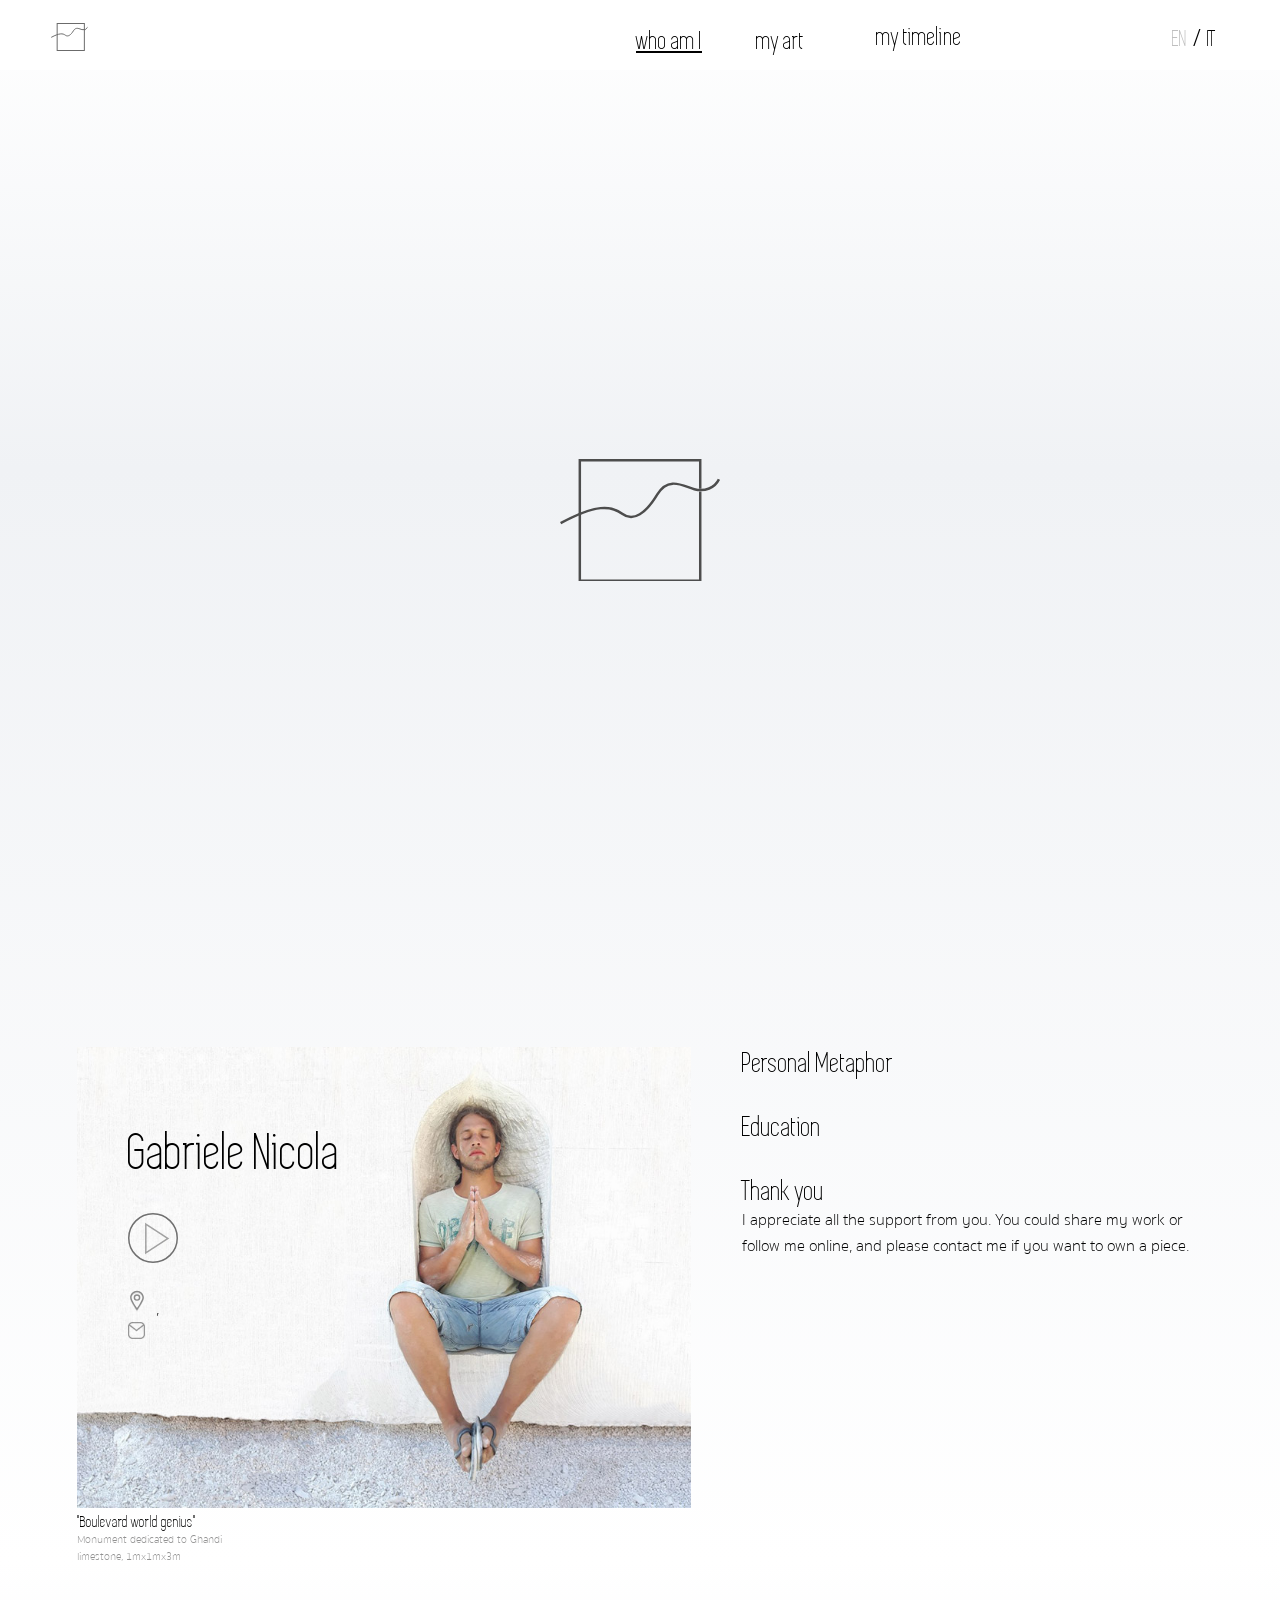
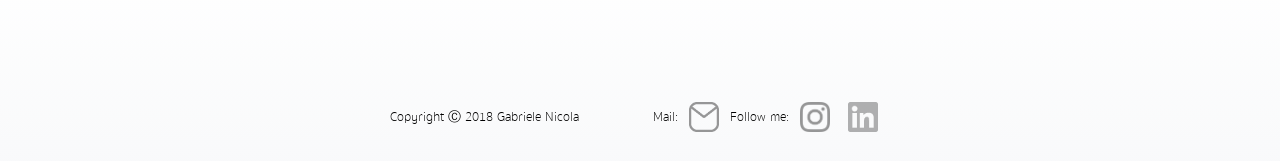
==== about.html @ b17f32c5 "INI: transfer from exam-ming" ====
<!DOCTYPE html>
<html lang="en">
<head>
    <meta charset="utf-8">
    <meta name="keywords" content="Gabriele Nicola sculptor, Conceptual, Sculpture, sculpture artist, fine artist, aesthetic art, Academy of Fine Arts, Turin, Italy, european, physics’ dynamics, mechanics, social, italian sculptor, italian artist, qualified,  international exhibitions, author, sculpture maker, young artist, performance">
    <meta name="description" content="Gabriele Nicola is a young italian artist, who is experimenting by pushing the boundaries of conceptual sculpture">
    <link rel="shortcut icon" href="images/favicon.png" type="image/png">

    <meta name="viewport" content="width=device-width, initial-scale=1.0">
    <title>Gabriele Nicola | Conceptual Sculptor</title>
    <link rel="stylesheet" href="main.css">
    <link rel="stylesheet" href="about.css">
</head>
<body id="about">
   <div class="loader">
   <svg id="Layer_1" data-name="Layer 1" xmlns="http://www.w3.org/2000/svg" viewBox="0 0 258.43 198.51">
  <defs>
    <style>
      .cls-1, .cls-2 {
        fill: none;
      }

      .cls-2 {
        stroke: #4d4d4d;
        stroke-width: 4px;
      }
    </style>
  </defs>
  <title>loader</title>
  <g id="square">
    <rect class="cls-1" x="30" width="198.51" height="198.51"/>
    <path class="cls-2" d="M276.51,87.5" transform="translate(-50 -35)"/>
    <polyline class="cls-2" points="226.51 52.5 226.51 196.51 32 196.51 32 2 226.51 2 226.51 48"/>
  </g>
  <path id="line" class="cls-2" d="M51,138.65c57.36-30.72,81.34-29.05,99.46-15.2s38.67-1.13,56.77-31.26,42.73-13,59.79-8.39,33.25-2.44,39.66-15.94" transform="translate(-50 -35)"/>
</svg>
</div>
    <header>
        <a id="navHome" href="index.html"><img src="images/logo.svg" alt="logo" class="logo"></a>
        <nav class="navMenu collapse">
            <img class="burger" src="images/menu.svg" alt="burger">
            <a id="navArtist" href="about.html"><span class="eng">who am I</span><span class="ita hide">chi sono</span></a>
            <a  id="navArt" href="portfolio.html"><span class="eng">my art</span><span class="ita hide">la mia arte</span></a>
            <div class="timeline">
                <a id="navTimeline" class="timelineNav" href="timeline.html"><span class="eng">my timeline</span><span class="ita hide">la mia cronologia</span></a>
                <div class="subMenu">
                    <a id="navExperience" href="timeline.html"><span class="eng">experiences</span><span class="ita hide">esperienze</span></a>
                    <a id="navExhibition" href="timeline.html"><span class="eng">exhibitions</span><span class="ita hide">mostre</span></a>
                    <a id="navPress" href="timeline.html"><span class="eng">press coverage</span><span class="ita hide">stampa</span></a>
                    <a id="navAll" href="timeline.html"><span class="eng">all</span><span class="ita hide">tutti</span></a>
                </div>
            </div>
            <span class="lan"><button class="enSet lanactive">EN</button> / <button class="itSet">IT</button></span>
        </nav>
    </header>
    <main>
        <div class="portrait">
            <div class="stop">X</div>
            <img class="play" src="images/play.svg" alt="play">
            <img class="portrait" src="images/gabriele-nicola-artists_boulevard-world-genius.jpg" alt="artist profile">
            <iframe class="" src="https://www.youtube.com/embed/3F0eXBz_qpQ?rel=0&amp;showinfo=0"></iframe>
            <div class="caption">
                <h3>"Boulevard world genius"</h3>
                <p class="eng">Monument dedicated to Ghandi</p>
                <p class="eng">limestone, 1mx1mx3m</p>
                <p class="ita hide">Monumento dedicato a Ghandi</p>
                <p class="ita hide">pietra calcarea, 1mx1mx3m</p>
            </div>
        </div>
        <div class="bio">
            <h2><span class="eng">Personal Metaphor</span><span class="ita hide">Metafora Personale</span></h2>
            <p class="metaphor"></p>
            <h2><span class="eng">Education</span><span class="ita hide">Educazione</span></h2>
            <p class="edu"></p>
            <h2><span class="eng">Thank you</span><span class="ita hide">Grazie</span></h2>
            <p class="support">I appreciate all the support from you. You could share my work or <a class="no-styling" href="#footer">follow me</a> online, and please <a class="no-styling" href="mailto:nicolagabrieleartista@gmail.com">contact me</a> if you want to own a piece.</p>
        </div>
        <h1 class="name">Gabriele Nicola</h1>
        <div class="address"><img src="images/location.svg" alt="location icon"><p class="address"><span class="city"></span>, <span class="country"></span></p></div>
        <div class="email"><img src="images/email-footer.svg" alt="email icon"><p class="email"></p></div>
    </main>
    <footer>
        <div class="footer copy">Copyright &#9400; 2018 Gabriele Nicola</div>
        <div class="footerIcons">
            <span class="footer desktopFooter">Mail:</span>
            <img src="images/email-footer.svg" alt="e-mail">
            <span class="footer desktopFooter">Follow me:</span>
            <img src="images/insta-footer.svg" alt="instagram">
            <img src="images/linkedin-footer.png" alt="linkedin" class="linkedin">
        </div>
    </footer>
    <script src="https://ajax.googleapis.com/ajax/libs/jquery/3.1.0/jquery.min.js"></script>
    <script src="main.js"></script>
    <script src="about.js"></script>
</body>
</html>
---- main.css ----
* {
    padding: 0;
    margin: 0;
    box-sizing: border-box;
}
:root {
    --light-grey: #BFBFBF;
    --medium-grey: #919191;
    --dark-grey: #333;
    --yellow: #eedcc0;
    --brown: #a8977c;
}

::-webkit-scrollbar {
    display: none;
}


@font-face {
    font-family: Simplifica;
    src: url(fonts/simplifica-typeface.ttf);
}

@font-face {
    font-family: Sukhumvit-thin;
    src: url(fonts/SukhumvitSet-Thin.ttf);
}
@font-face {
    font-family: Sukhumvit-text;
    src: url(fonts/SukhumvitSet-Text.ttf);
}
@font-face {
    font-family: Sukhumvit-Bold;
    src: url(fonts/SukhumvitSet-Bold.ttf);
}
/* loader */
.loader{
    z-index: 5;
    position: relative;
    background-color: linear-gradient(to bottom, #ffffff 0%, #f0f2f5 30%, #ffffff 100%);
    width: 100vw;
    height: 100vh;
}
svg {
    position: absolute;
    left: 0;
    right: 0;
    top:0;
    bottom: 0;
    margin: auto;
  width: 10em;
}
rect, polyline, path {
  stroke-dasharray: 1000;
  stroke-dashoffset: 1000;
  animation: draw 1.5s forwards ease-in-out infinite;
}

@keyframes draw {
  0% {
    stroke-dashoffset: 1000;
  }
  50%{
     stroke-dashoffset: 0;
  }
  99.9%{
    stroke-dashoffset: 1000;
  }
  100%{
   stroke-dashoffset: 0;
  }
}

/* basic elements */
body:not(#homepage) {
    background: linear-gradient(to bottom, #ffffff 0%, #f0f2f5 30%, #ffffff 100%);
    max-width: 100%;
    position: relative;
    height: 100%;
}
a {
    text-decoration: none;
}
h1,
h2,
h3,
h4,
a,
button {
    font-family: Simplifica;
    color: black;
    font-weight: 100;
}
a:not(.no-styling):hover{
    text-decoration: underline;
}
a.no-styling {
    font-family: Sukhumvit-thin, sans-serif;
}
h1 {
    font-size: 63px;
}
h2 {
    font-size: 29px;
}
h3 {
    font-size: 23px;
}
h4 {
    font-size: 19px;
}
p {
    font-family: Sukhumvit-thin, sans-serif;
    font-size: 16px;
}
button {
    border: none;
    background: transparent;
}
/* elements on all pages */
header {
    background: white;
    position: fixed;
    top: 0;
    width: 100%;
    height: 70px;
    z-index: 20;
    padding: 0 5vw;
}
footer {
    width: 100%;
}
.desktopFooter {
    display: none;
}
/*navigation*/
.burger {
    width: 25px;
}
header>* {
    position: fixed;
}
a#navHome {
    right: 5vw;
    top: 23px;
}
.logo {
    width: 37px;
    left: calc(100vw - 70px);

}
.lan {
    z-index: 20;
    position: fixed;
    right: calc(5vw + 100px);
    top: 25px;
}

.lan button {
    font-size: 23px;
    cursor: pointer;
}
.navMenu {
    background: white;
    padding: 26px;
    position: relative;
    left: -30px;
    height: 70px;
    width: 60vw;
    max-width: 400px;
    overflow: hidden;
}
.navMenu.expanded {
    animation: openNav .3s forwards ease;
}
@keyframes openNav {
    to {
        height: 550px;
    }
}
nav>* {
    display: block;
    font-size: 26px;
    margin-bottom: 30px;
}
.subMenu {
    padding: 40px;
}
.subMenu a {
    display: block;
    margin-bottom: 20px;
}
@keyframes drop-down {
    to {
        height: 300px;
    }
}
.hide {
    display: none;
}
.lanactive {
    color: var(--light-grey);
}
/* footer */
footer {
    height: 70px;
    position: absolute;
    bottom: -130px;
    font-family: Sukhumvit-thin, sans-serif;
    font-size: 13px;
}
footer img {
    width: 30px;
    margin: 0 7px;
    position: relative;
    bottom: -11px;
}
footer>div {
    width: 100vw;
    text-align: center;
    margin: 0 auto;
}
.linkedin {
    opacity: .3;
}

@media screen and (min-width: 768px){
    /* footer */
    footer {
        height: 70px;
        width: 570px;
        bottom: -100px;
        margin: 0 calc(50vw - 250px);
    }
    .desktopFooter {
        display: inherit;
    }

    footer>div {
        display: inline-block;
        width: auto;
        text-align: left;
        margin: 0 70px 0 0;
    }
}

@media screen and (min-width: 1024px){
    header {
        overflow: hidden;
    }
    .burger {
        display: none;
    }
    a#navHome {
        left: 4vw;
        width: 100px;
    }
    .navMenu {
        width: 55vw;
        margin-left: 45vw;
        display: grid;
        grid-template-columns: 15ch 15ch 20ch;
        overflow: visible;
    }
    .timeline {
        position: relative;
        top: -4px; /* text inside div, not aligned as others */
        height: 70px;
        overflow: visible;
    }
    .timeline:hover {
        height: 300px;
    }
    .subMenu {
        height: 0;
        overflow: hidden;
        width: 200px;
    }
    .subMenu.drop-down {
        background: white;
        position: relative;
        left: -40px;
        animation: drop-down .3s forwards ease;
    }
    .lan {
        top: 23px;
        right: 5vw;
    }
}
---- about.css ----
#navArtist span {
    text-decoration: underline;
}
body#about {
    padding-top: 70px;
}
body#about main {
    position: relative;
    height: auto;
}
.portrait {
    position: relative;
}
img.play {
    width: 50px;
    position: absolute;
    left: 8vw;
    top: 30vw;
    z-index: 3;
    cursor: pointer;
}
.stop {
    font-size: 30px;
    font-family: simplifica, sans-serif;
    position: absolute;
    top: 5px;
    z-index: 2;
    right: 8vw;
    opacity: 0;
    cursor: pointer;
}
.fade-out {
    animation: fade-out 1s .3s ease-out forwards;
}
@keyframes fade-out {
    to {
        opacity: 0;
    }
}
.fade-in {
    animation: fade-in 1s .3s ease-out forwards;
}
@keyframes fade-in {
    to {
        opacity: 1;
    }
}
iframe {
    width: 100vw;
    height: 56.25vw;
    max-width: 560px;
    max-height: 315px;
    position: absolute;
    top: 9vw;
    border: none;
    opacity: 0;
    pointer-events: none;
}
.show {
    animation: show .3s 1s ease-in forwards;
}
@keyframes show {
    to {
        opacity: 1;
    }
}
.caption, div.address, div.email {
    padding-left: 8vw;
}
p.address, p.email {
    margin-left: 10px;
}
.caption h3 {
    font-size: 17px;
}
.caption p {
    font-size: 11px;
    color: var(--medium-grey);
}
.bio {
    padding: 40px 8vw;
}
.bio p {
    margin-bottom: 2em;
}
h1.name {
    font-size: 9vw;
    position: absolute;
    top: 18vw;
    left: 8vw;
    font-weight: 100;
}
.address img {
    width: 18px;
    opacity: .8;
}
.email img {
    width: 17px;
}
.address p, .email p {
    display: inline-block;
}
.portrait img:not(.play) {
    width: 100%;
}

/* for the video*/
@media screen and (min-width: 560px){
    iframe {
        width: 560px;
        height: 315px;
        position: absolute;
        top: 9vw;
        left: calc(50vw - 280px);
        border: none;
    }
    .stop {
        top: 25px;
    }
}

@media screen and (min-width: 768px){
    iframe {
        width: 80vw;
        height: 45vw;
        margin-left: 0;
    }
    .bio {
        width: 76%;
    }
}

@media screen and (min-width: 1024px){
    body#about main {
        padding: 6vw 6vw 0 6vw;
    }
    h1.name {
        font-size: 53px;
        left: 10vw;
        top: 12vw;
    }
    .portrait {
        width: 48vw;
        height: 36vw;
        overflow-y: visible;
        position: relative;
    }
    .caption {
        padding-left: 0;
    }
    img.play {
        width: 50px;
        position: absolute;
        left: 4vw;
        top: 13vw;
    }
    .stop {
        right: 0;
        top: 0;
    }
    iframe {
        position: absolute;
        top: 36px;
        left: calc(26vw - 280px);
    }
    .bio {
        width: 35vw;
        position: absolute;
        top: 0;
        right: 7vw;
        padding: 6vw 0 0 0;
    }
    div.address, div.email {
        margin-left: 4vw;
        padding-left: 0;
        position: relative;
        top: -17vw;
    }
    body#about footer {
        position: absolute;
        bottom: -200px;
    }
}
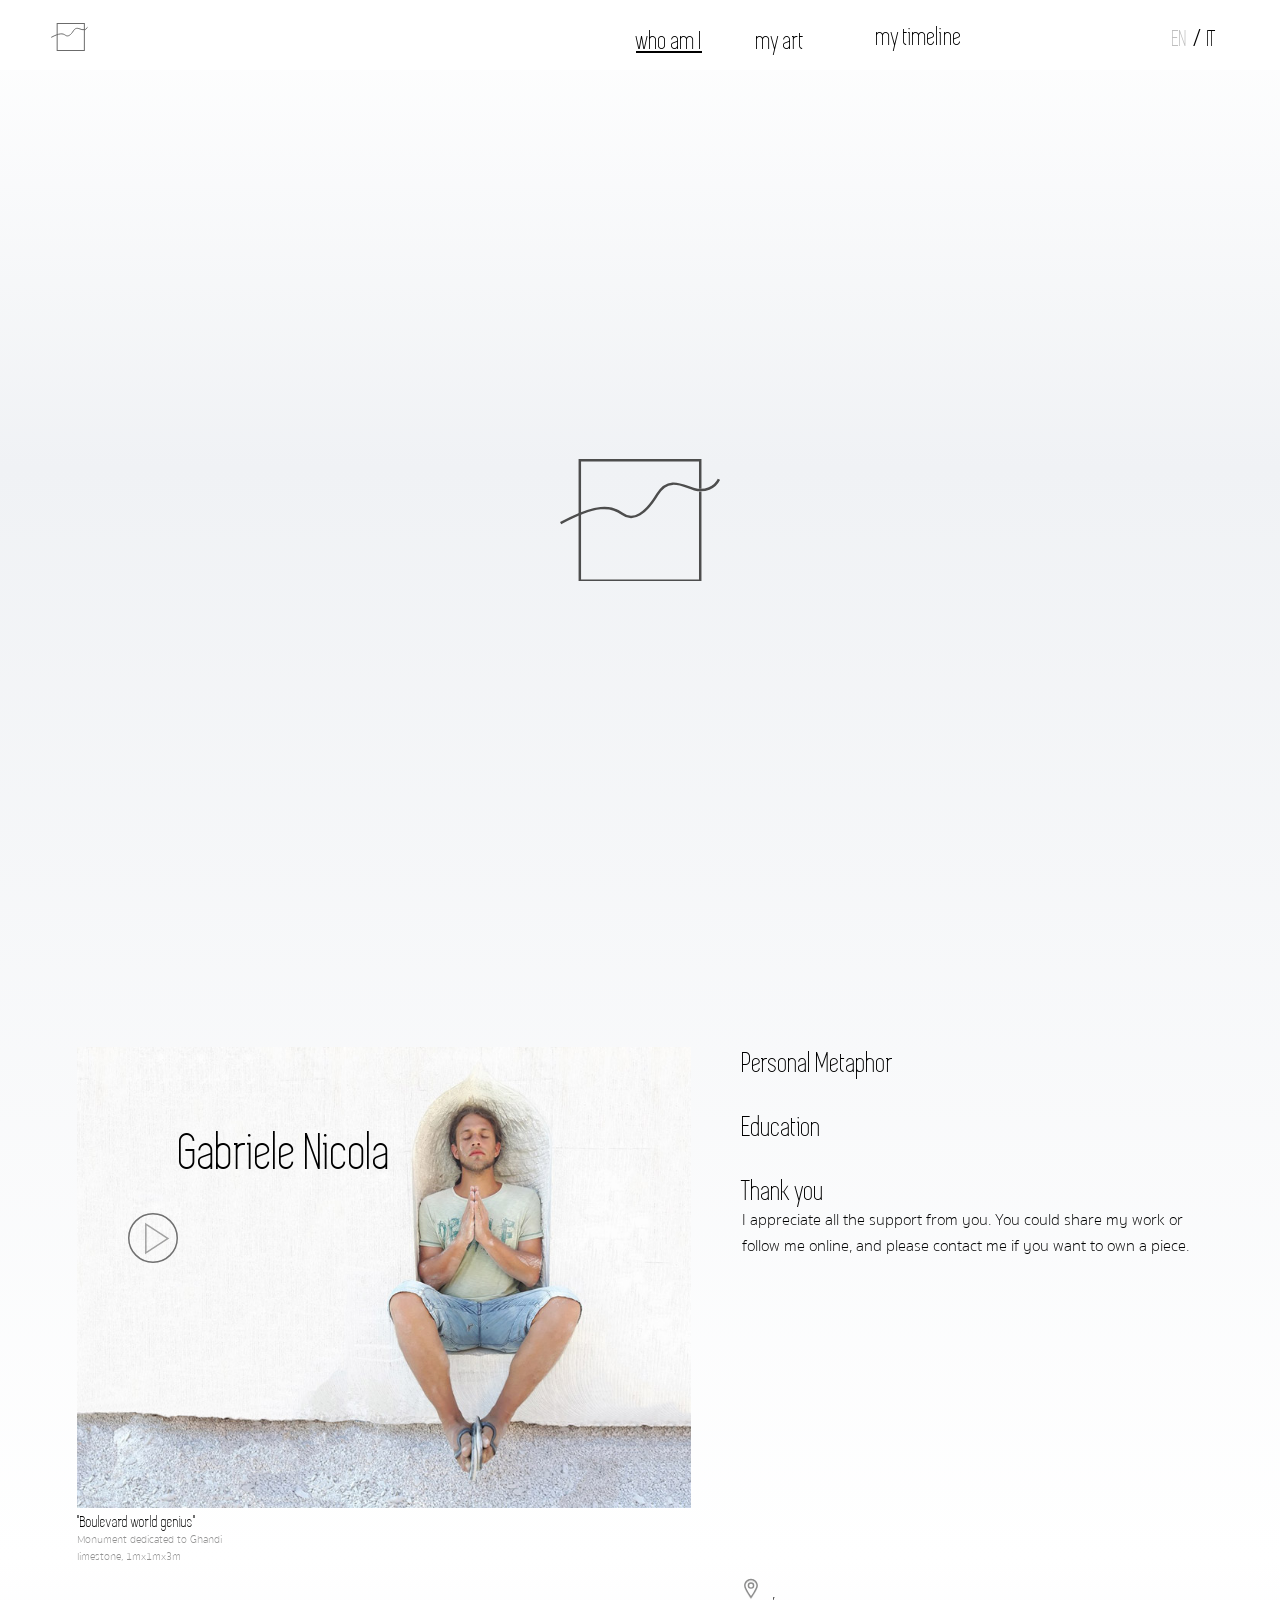
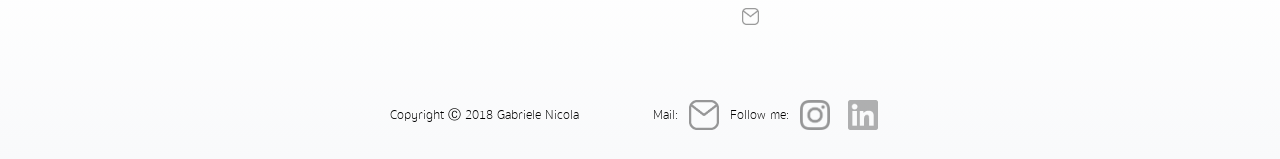
==== commit e7dd072c: "changed about page backend and layout. before move address inside bio section" ====
--- a/about.html
+++ b/about.html
@@ -68,15 +68,25 @@
             </div>
         </div>
         <div class="bio">
-            <h2><span class="eng">Personal Metaphor</span><span class="ita hide">Metafora Personale</span></h2>
-            <p class="metaphor"></p>
-            <h2><span class="eng">Education</span><span class="ita hide">Educazione</span></h2>
-            <p class="edu"></p>
-            <h2><span class="eng">Thank you</span><span class="ita hide">Grazie</span></h2>
-            <p class="support">I appreciate all the support from you. You could share my work or <a class="no-styling" href="#footer">follow me</a> online, and please <a class="no-styling" href="mailto:nicolagabrieleartista@gmail.com">contact me</a> if you want to own a piece.</p>
+            <h2 class="eng">Personal Metaphor</h2>
+            <h2 class="ita">Metafora Personale</h2>
+            <p class="meta eng"></p>
+            <p class="meta ita"></p>
+            <h2 class="eng">Education</h2>
+            <h2 class = "ita">Educazione</h2>
+            <p class="edu eng"></p>
+            <p class="edu ita"></p>
+            <h2 class="eng">Thank you</h2>
+            <h2 class="ita hide">Grazie</h2>
+            <p class="support eng">I appreciate all the support from you. You could share my work or <a class="no-styling" href="#footer">follow me</a> online, and please <a class="no-styling" href="mailto:nicolagabrieleartista@gmail.com">contact me</a> if you want to own a piece.</p>
+            <p class="support ita"></p>
         </div>
         <h1 class="name">Gabriele Nicola</h1>
-        <div class="address"><img src="images/location.svg" alt="location icon"><p class="address"><span class="city"></span>, <span class="country"></span></p></div>
+        <div class="address">
+            <img src="images/location.svg" alt="location icon">
+            <p class="address eng"><span class="city"></span>, <span class="country"></span></p>
+            <p class="address ita hide"><span class="city"></span>, <span class="country"></span></p>
+        </div>
         <div class="email"><img src="images/email-footer.svg" alt="email icon"><p class="email"></p></div>
     </main>
     <footer>
--- a/main.css
+++ b/main.css
@@ -127,9 +127,6 @@
     z-index: 20;
     padding: 0 5vw;
 }
-footer {
-    width: 100%;
-}
 .desktopFooter {
     display: none;
 }
@@ -203,6 +200,7 @@
 }
 /* footer */
 footer {
+    width: 100%;
     height: 70px;
     position: absolute;
     bottom: -130px;
@@ -227,9 +225,7 @@
 @media screen and (min-width: 768px){
     /* footer */
     footer {
-        height: 70px;
         width: 570px;
-        bottom: -100px;
         margin: 0 calc(50vw - 250px);
     }
     .desktopFooter {
--- a/about.css
+++ b/about.css
@@ -67,8 +67,13 @@
 .caption, div.address, div.email {
     padding-left: 8vw;
 }
-p.address, p.email {
-    margin-left: 10px;
+div.address {
+    height: 30px;
+}
+div.address .eng, div.address .ita, p.email {
+    margin-left: 30px;
+    position: relative;
+    top: -26px;
 }
 .caption h3 {
     font-size: 17px;
@@ -96,9 +101,6 @@
 }
 .email img {
     width: 17px;
-}
-.address p, .email p {
-    display: inline-block;
 }
 .portrait img:not(.play) {
     width: 100%;
@@ -130,13 +132,13 @@
     }
 }
 
-@media screen and (min-width: 1024px){
+@media screen and (min-width: 1280px){
     body#about main {
         padding: 6vw 6vw 0 6vw;
     }
     h1.name {
         font-size: 53px;
-        left: 10vw;
+        left: 14vw;
         top: 12vw;
     }
     .portrait {
@@ -171,10 +173,10 @@
         padding: 6vw 0 0 0;
     }
     div.address, div.email {
-        margin-left: 4vw;
+        margin-left: 52vw;
         padding-left: 0;
         position: relative;
-        top: -17vw;
+        top: 70px;
     }
     body#about footer {
         position: absolute;
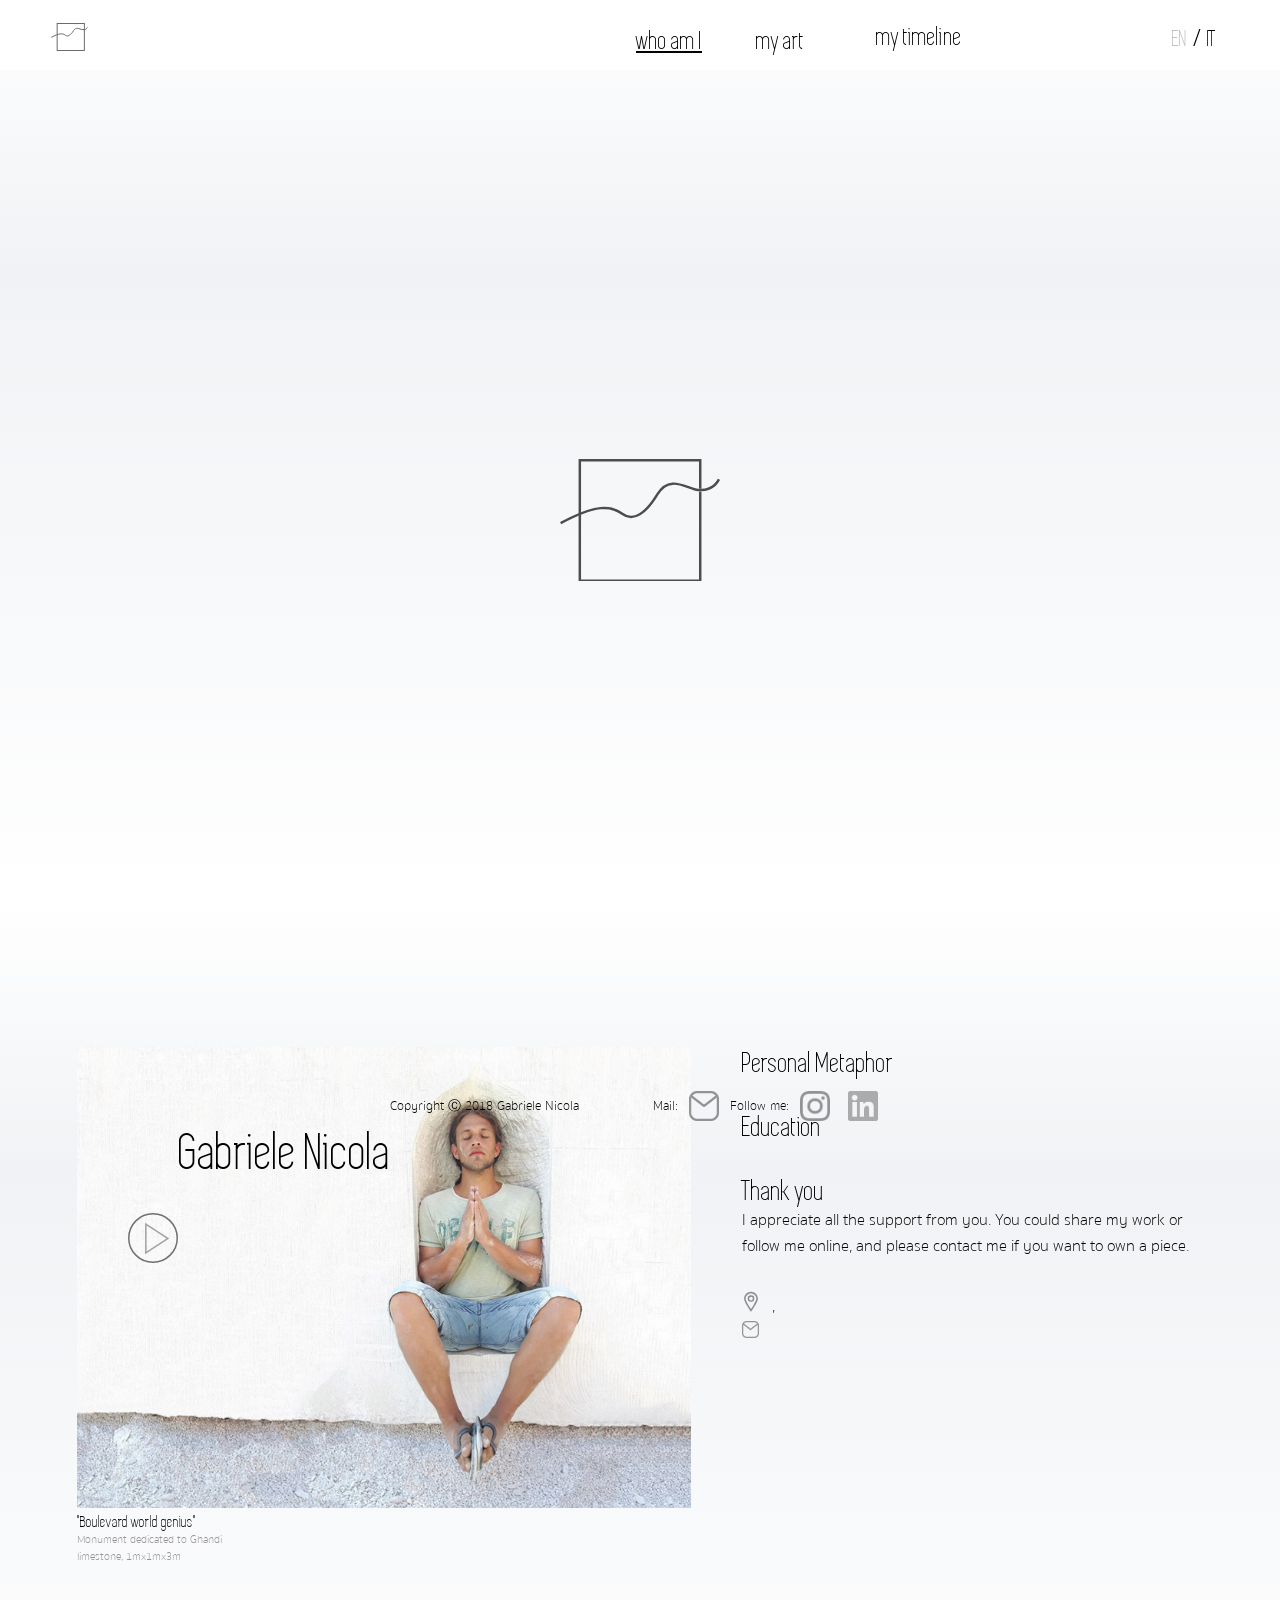
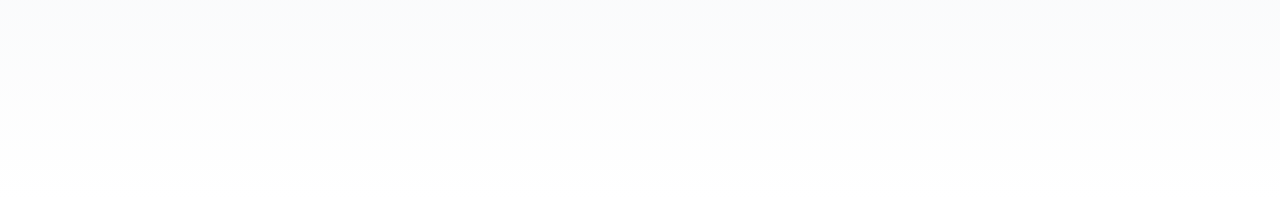
==== commit cc288e3c: "changed html height, main is still only half page tall" ====
--- a/about.html
+++ b/about.html
@@ -80,14 +80,16 @@
             <h2 class="ita hide">Grazie</h2>
             <p class="support eng">I appreciate all the support from you. You could share my work or <a class="no-styling" href="#footer">follow me</a> online, and please <a class="no-styling" href="mailto:nicolagabrieleartista@gmail.com">contact me</a> if you want to own a piece.</p>
             <p class="support ita"></p>
+            <div class="address">
+                <img src="images/location.svg" alt="location icon">
+                <p class="address eng"><span class="city"></span>, <span class="country"></span></p>
+                <p class="address ita hide"><span class="city"></span>, <span class="country"></span></p>
+            </div>
+            <div class="email">
+                <img src="images/email-footer.svg" alt="email icon"><p class="email"></p>
+            </div>
         </div>
         <h1 class="name">Gabriele Nicola</h1>
-        <div class="address">
-            <img src="images/location.svg" alt="location icon">
-            <p class="address eng"><span class="city"></span>, <span class="country"></span></p>
-            <p class="address ita hide"><span class="city"></span>, <span class="country"></span></p>
-        </div>
-        <div class="email"><img src="images/email-footer.svg" alt="email icon"><p class="email"></p></div>
     </main>
     <footer>
         <div class="footer copy">Copyright &#9400; 2018 Gabriele Nicola</div>
--- a/main.css
+++ b/main.css
@@ -72,6 +72,9 @@
 }
 
 /* basic elements */
+html {
+    height: 100%; /* avoid the html being only half the page tall. structure issue on about page, need to rewrite that page */
+}
 body:not(#homepage) {
     background: linear-gradient(to bottom, #ffffff 0%, #f0f2f5 30%, #ffffff 100%);
     max-width: 100%;
@@ -198,12 +201,9 @@
 .lanactive {
     color: var(--light-grey);
 }
-/* footer */
 footer {
     width: 100%;
-    height: 70px;
-    position: absolute;
-    bottom: -130px;
+    height: 50px;
     font-family: Sukhumvit-thin, sans-serif;
     font-size: 13px;
 }
--- a/about.css
+++ b/about.css
@@ -6,7 +6,7 @@
 }
 body#about main {
     position: relative;
-    height: auto;
+    height: 100%;
 }
 .portrait {
     position: relative;
@@ -64,8 +64,11 @@
         opacity: 1;
     }
 }
-.caption, div.address, div.email {
+.caption {
     padding-left: 8vw;
+}
+div.address, div.email {
+    padding-left: 0;
 }
 div.address {
     height: 30px;
@@ -132,7 +135,7 @@
     }
 }
 
-@media screen and (min-width: 1280px){
+@media screen and (min-width: 1200px){
     body#about main {
         padding: 6vw 6vw 0 6vw;
     }
@@ -173,13 +176,11 @@
         padding: 6vw 0 0 0;
     }
     div.address, div.email {
-        margin-left: 52vw;
+        margin-left: 0;
         padding-left: 0;
-        position: relative;
-        top: 70px;
     }
     body#about footer {
         position: absolute;
-        bottom: -200px;
+        bottom: -230px;
     }
 }
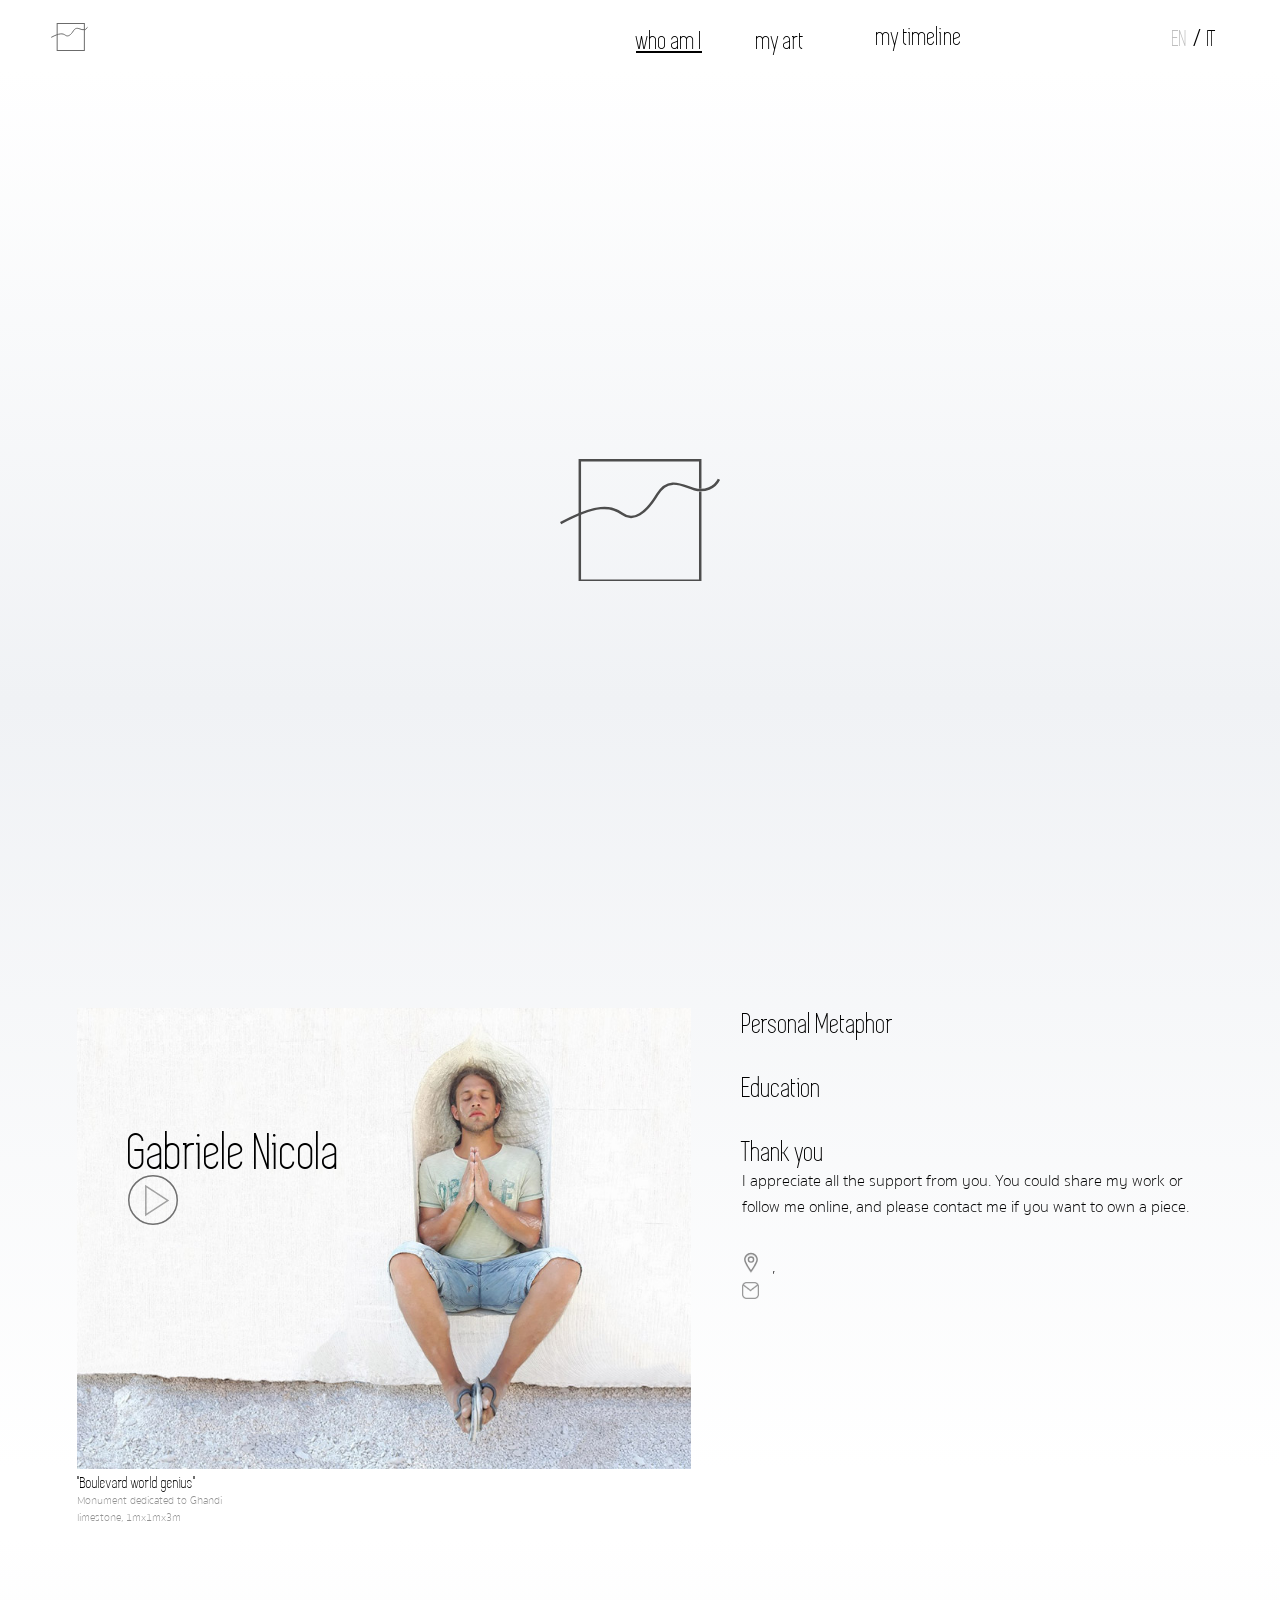
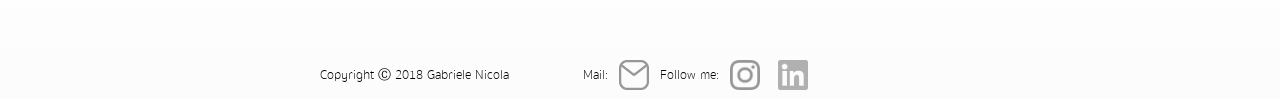
==== commit 4c82e3d2: "allow full screen in video play" ====
--- a/about.html
+++ b/about.html
@@ -58,7 +58,7 @@
             <div class="stop">X</div>
             <img class="play" src="images/play.svg" alt="play">
             <img class="portrait" src="images/gabriele-nicola-artists_boulevard-world-genius.jpg" alt="artist profile">
-            <iframe class="" src="https://www.youtube.com/embed/3F0eXBz_qpQ?rel=0&amp;showinfo=0"></iframe>
+            <iframe src="https://www.youtube.com/embed/3F0eXBz_qpQ?rel=0" allowfullscreen></iframe>
             <div class="caption">
                 <h3>"Boulevard world genius"</h3>
                 <p class="eng">Monument dedicated to Ghandi</p>
--- a/main.css
+++ b/main.css
@@ -73,10 +73,10 @@
 
 /* basic elements */
 html {
-    height: 100%; /* avoid the html being only half the page tall. structure issue on about page, need to rewrite that page */
+    min-height: 120%; /* avoid the html being only half the page tall. structure issue on about page, need to rewrite that page. use min-height cuz on porffolio site html height will be dynamicly changed. more than 100% cuz footer is now set to lower than inherit position. after rewrite the problematic page, footer problem will be solved and no need to set more than 100% */
 }
 body:not(#homepage) {
-    background: linear-gradient(to bottom, #ffffff 0%, #f0f2f5 30%, #ffffff 100%);
+    background: linear-gradient(to bottom, #ffffff 0%, #ffffff 70px, #f0f2f5 700px, #ffffff 100%);
     max-width: 100%;
     position: relative;
     height: 100%;
@@ -153,7 +153,7 @@
     z-index: 20;
     position: fixed;
     right: calc(5vw + 100px);
-    top: 25px;
+    top: 20px;
 }
 
 .lan button {
@@ -206,12 +206,14 @@
     height: 50px;
     font-family: Sukhumvit-thin, sans-serif;
     font-size: 13px;
+    margin-bottom: 20px;
 }
 footer img {
     width: 30px;
     margin: 0 7px;
     position: relative;
     bottom: -11px;
+    cursor: pointer;
 }
 footer>div {
     width: 100vw;
@@ -225,13 +227,19 @@
 @media screen and (min-width: 768px){
     /* footer */
     footer {
-        width: 570px;
-        margin: 0 calc(50vw - 250px);
+        width: 600px;
+        margin: 0 calc(50vw - 320px);
     }
     .desktopFooter {
         display: inherit;
     }
-
+    .copyright {
+        font-size: 30px;
+        color: var(--medium-grey);
+        position: relative;
+        top: 8px;
+        margin: 0 5px;
+    }
     footer>div {
         display: inline-block;
         width: auto;
--- a/about.css
+++ b/about.css
@@ -3,6 +3,8 @@
 }
 body#about {
     padding-top: 70px;
+    height: auto;
+    min-height: 100vh;
 }
 body#about main {
     position: relative;
@@ -137,11 +139,11 @@
 
 @media screen and (min-width: 1200px){
     body#about main {
-        padding: 6vw 6vw 0 6vw;
+        padding: 3vw 6vw 0 6vw;
     }
     h1.name {
         font-size: 53px;
-        left: 14vw;
+        left: 10vw;
         top: 12vw;
     }
     .portrait {
@@ -173,7 +175,7 @@
         position: absolute;
         top: 0;
         right: 7vw;
-        padding: 6vw 0 0 0;
+        padding: 3vw 0 0 0;
     }
     div.address, div.email {
         margin-left: 0;
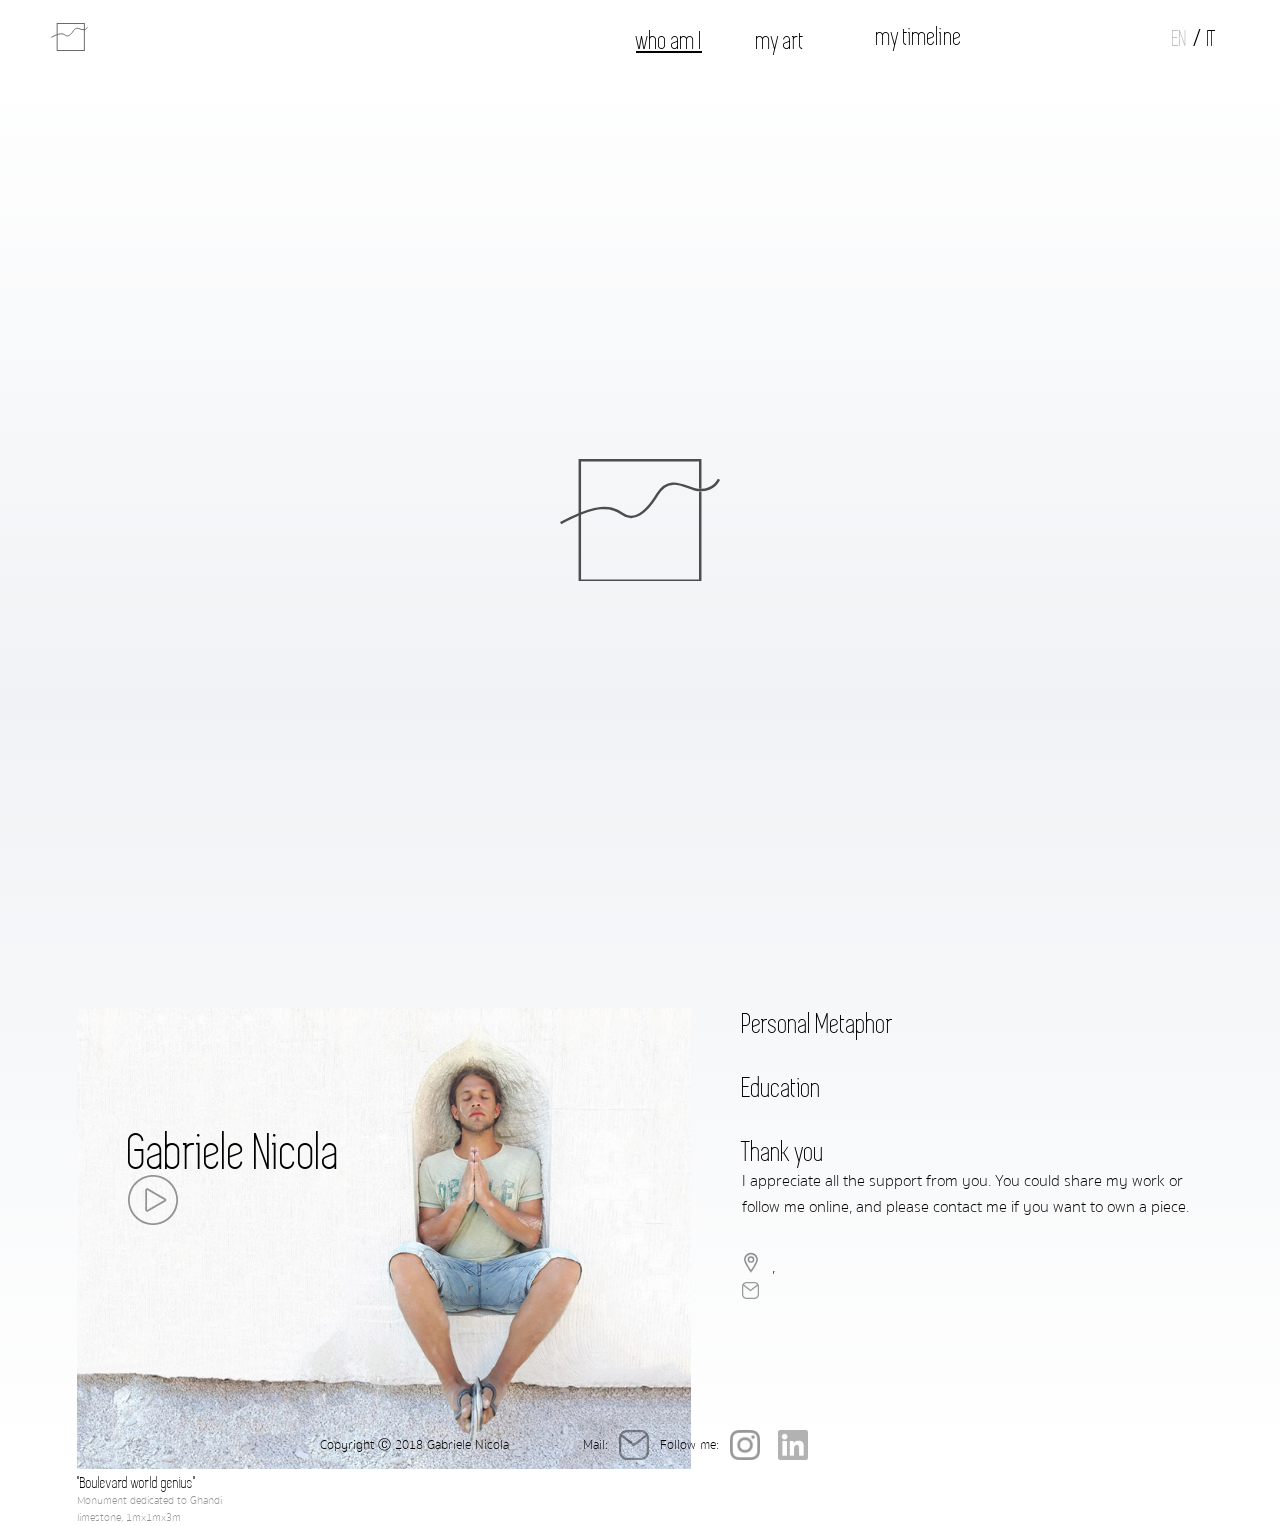
==== commit 20c96e79: "changed play icon" ====
--- a/about.html
+++ b/about.html
@@ -56,7 +56,7 @@
     <main>
         <div class="portrait">
             <div class="stop">X</div>
-            <img class="play" src="images/play.svg" alt="play">
+            <img class="play" src="images/play.png" alt="play">
             <img class="portrait" src="images/gabriele-nicola-artists_boulevard-world-genius.jpg" alt="artist profile">
             <iframe src="https://www.youtube.com/embed/3F0eXBz_qpQ?rel=0" allowfullscreen></iframe>
             <div class="caption">
--- a/main.css
+++ b/main.css
@@ -73,7 +73,7 @@
 
 /* basic elements */
 html {
-    min-height: 120%; /* avoid the html being only half the page tall. structure issue on about page, need to rewrite that page. use min-height cuz on porffolio site html height will be dynamicly changed. more than 100% cuz footer is now set to lower than inherit position. after rewrite the problematic page, footer problem will be solved and no need to set more than 100% */
+    min-height: 100%; /* avoid the html being only half the page tall. structure issue on about page, need to rewrite that page. use min-height cuz on portfolio site html height will be dynamicly changed. */
 }
 body:not(#homepage) {
     background: linear-gradient(to bottom, #ffffff 0%, #ffffff 70px, #f0f2f5 700px, #ffffff 100%);
--- a/about.css
+++ b/about.css
@@ -15,6 +15,7 @@
 }
 img.play {
     width: 50px;
+    opacity: .4;
     position: absolute;
     left: 8vw;
     top: 30vw;
@@ -183,6 +184,6 @@
     }
     body#about footer {
         position: absolute;
-        bottom: -230px;
+        bottom: 0;
     }
 }
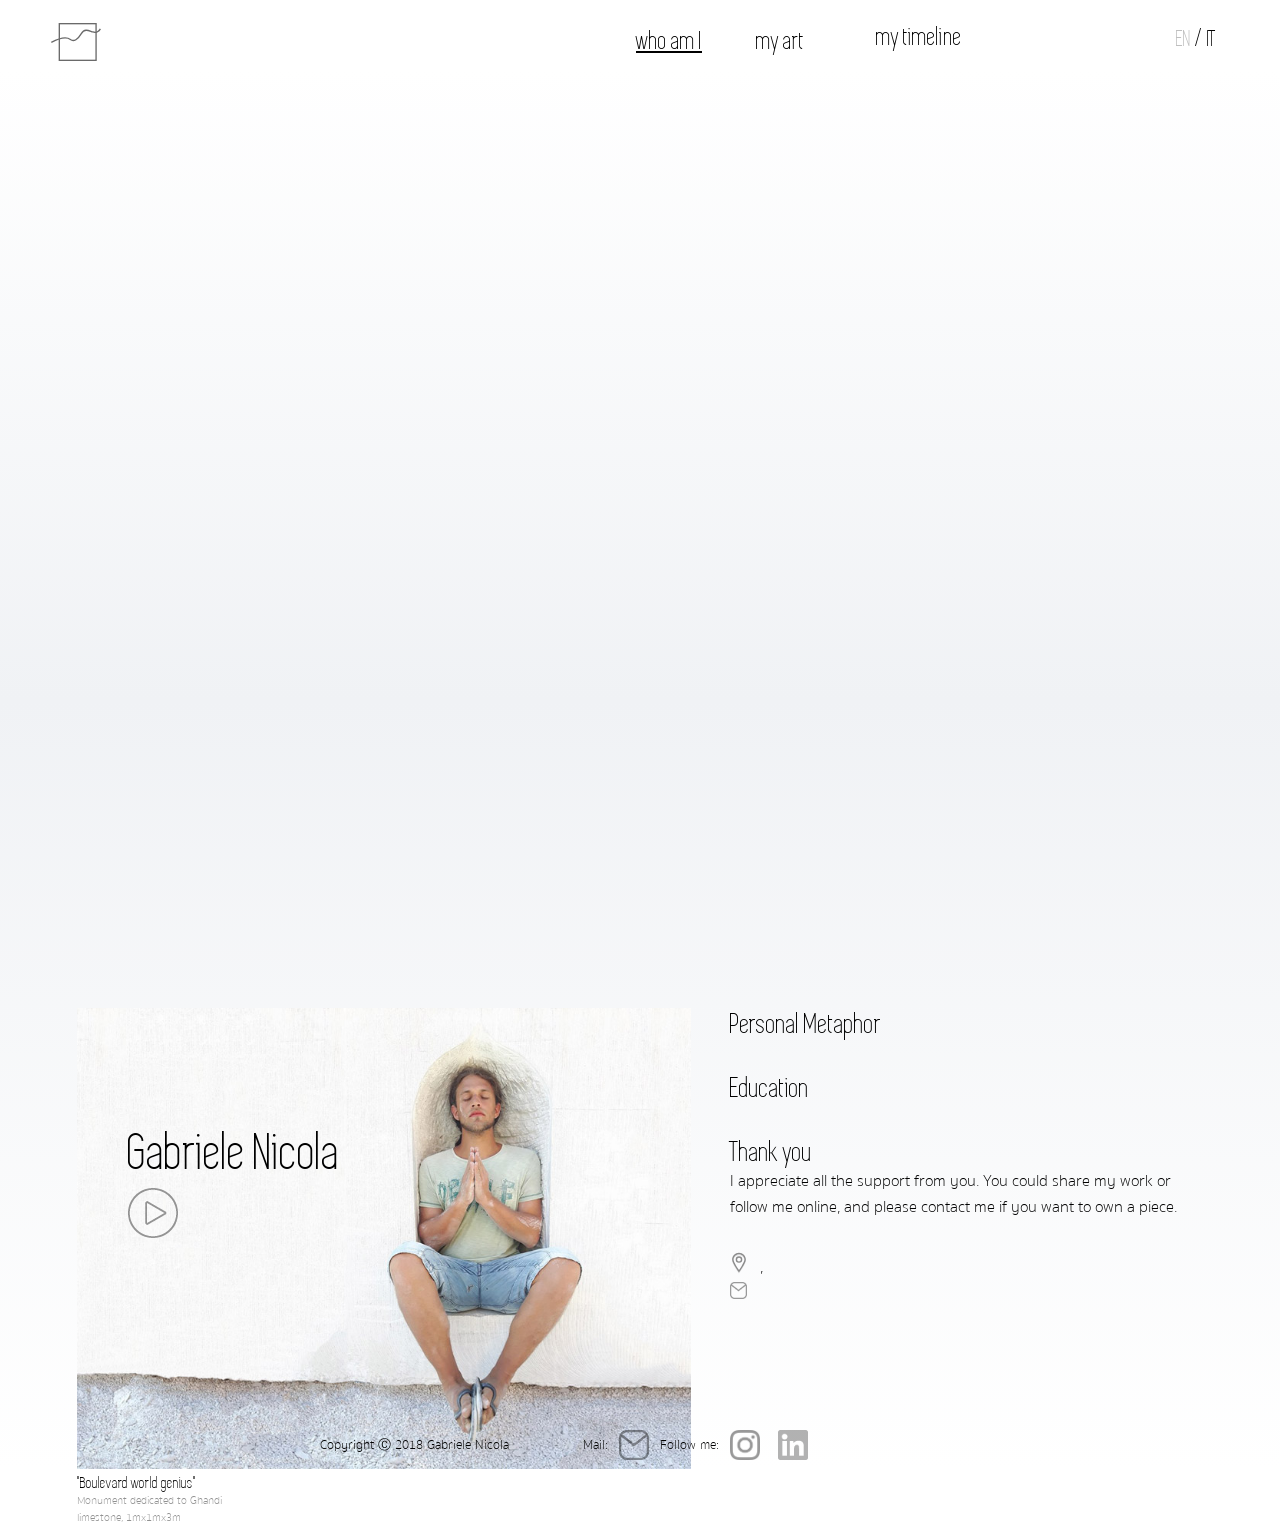
==== commit f3313346: "remove jquery from html" ====
--- a/about.html
+++ b/about.html
@@ -101,7 +101,6 @@
             <img src="images/linkedin-footer.png" alt="linkedin" class="linkedin">
         </div>
     </footer>
-    <script src="https://ajax.googleapis.com/ajax/libs/jquery/3.1.0/jquery.min.js"></script>
     <script src="main.js"></script>
     <script src="about.js"></script>
 </body>
--- a/main.css
+++ b/main.css
@@ -63,11 +63,8 @@
   50%{
      stroke-dashoffset: 0;
   }
-  99.9%{
+  1000%{
     stroke-dashoffset: 1000;
-  }
-  100%{
-   stroke-dashoffset: 0;
   }
 }
 
@@ -154,6 +151,7 @@
     position: fixed;
     right: calc(5vw + 100px);
     top: 20px;
+    font-family: simplifica, sans-serif;
 }
 
 .lan button {
@@ -249,6 +247,9 @@
 }
 
 @media screen and (min-width: 1024px){
+    .logo {
+        width: 50px;
+    }
     header {
         overflow: hidden;
     }
--- a/about.css
+++ b/about.css
@@ -51,10 +51,8 @@
 iframe {
     width: 100vw;
     height: 56.25vw;
-    max-width: 560px;
-    max-height: 315px;
     position: absolute;
-    top: 9vw;
+    top: 17vw;
     border: none;
     opacity: 0;
     pointer-events: none;
@@ -112,26 +110,16 @@
     width: 100%;
 }
 
-/* for the video*/
-@media screen and (min-width: 560px){
-    iframe {
-        width: 560px;
-        height: 315px;
-        position: absolute;
-        top: 9vw;
-        left: calc(50vw - 280px);
-        border: none;
-    }
-    .stop {
-        top: 25px;
-    }
-}
-
 @media screen and (min-width: 768px){
     iframe {
         width: 80vw;
         height: 45vw;
-        margin-left: 0;
+        margin-left: 10vw;
+    }
+    .stop {
+        font-size: 50px;
+        right: 10vw;
+        top: 3vw;
     }
     .bio {
         width: 76%;
@@ -160,22 +148,25 @@
         width: 50px;
         position: absolute;
         left: 4vw;
-        top: 13vw;
+        top: 14vw;
+    }
+    iframe {
+        width: 43.2vw;
+        height: 24.3vw;
+        position: absolute;
+        top: 4vw;
+        left: -7vw;
     }
     .stop {
-        right: 0;
+        font-size: 40px;
+        right: 2vw;
         top: 0;
-    }
-    iframe {
-        position: absolute;
-        top: 36px;
-        left: calc(26vw - 280px);
     }
     .bio {
         width: 35vw;
         position: absolute;
         top: 0;
-        right: 7vw;
+        right: 8vw;
         padding: 3vw 0 0 0;
     }
     div.address, div.email {
